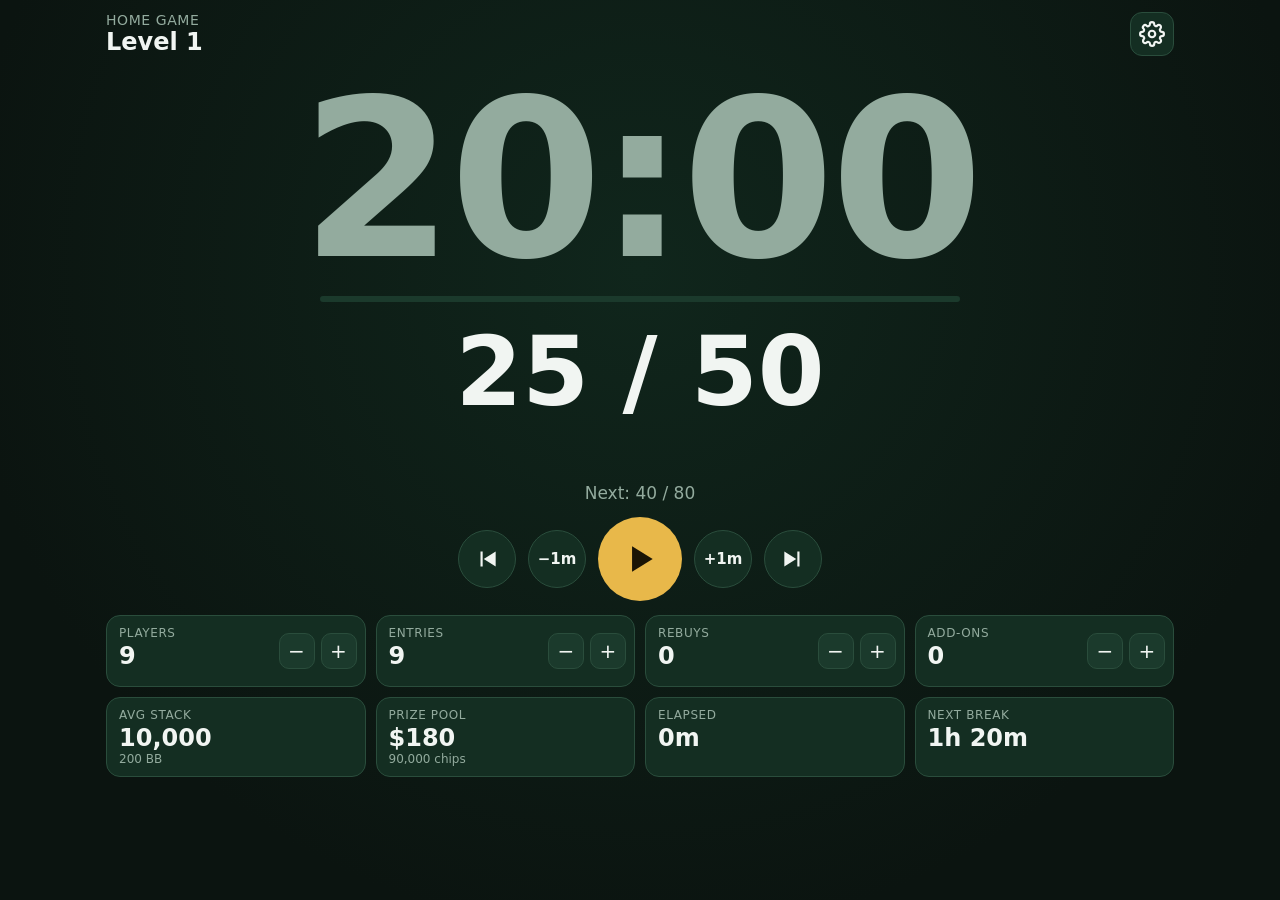
==== index.html @ 7f3416b2 "Poker timer web app Co-Authored-By: Claude Sonnet 5.5 <noreply@anthropic.com>" ====
<!doctype html>
<html lang="en">
<head>
<meta charset="utf-8">
<meta name="viewport" content="width=device-width, initial-scale=1, viewport-fit=cover, user-scalable=no">
<meta name="theme-color" content="#0b1410">
<meta name="apple-mobile-web-app-capable" content="yes">
<meta name="mobile-web-app-capable" content="yes">
<meta name="apple-mobile-web-app-status-bar-style" content="black-translucent">
<meta name="apple-mobile-web-app-title" content="Blinds">
<title>Poker Timer</title>
<link rel="manifest" href="manifest.json">
<link rel="icon" href="icon.svg" type="image/svg+xml">
<link rel="apple-touch-icon" href="icon-180.png">
<link rel="stylesheet" href="style.css">
</head>
<body>
<main id="app">
  <header class="top">
    <div>
      <div id="tName" class="tname">Home Game</div>
      <div id="levelLabel" class="level-label">Level 1</div>
    </div>
    <button id="openSettings" class="icon-btn" aria-label="Settings">
      <svg viewBox="0 0 24 24" width="26" height="26" fill="none" stroke="currentColor" stroke-width="2" stroke-linecap="round" stroke-linejoin="round"><circle cx="12" cy="12" r="3"/><path d="M19.4 15a1.65 1.65 0 0 0 .33 1.82l.06.06a2 2 0 1 1-2.83 2.83l-.06-.06a1.65 1.65 0 0 0-1.82-.33 1.65 1.65 0 0 0-1 1.51V21a2 2 0 1 1-4 0v-.09A1.65 1.65 0 0 0 9 19.4a1.65 1.65 0 0 0-1.82.33l-.06.06a2 2 0 1 1-2.83-2.83l.06-.06A1.65 1.65 0 0 0 4.68 15a1.65 1.65 0 0 0-1.51-1H3a2 2 0 1 1 0-4h.09A1.65 1.65 0 0 0 4.6 9a1.65 1.65 0 0 0-.33-1.82l-.06-.06a2 2 0 1 1 2.83-2.83l.06.06A1.65 1.65 0 0 0 9 4.68a1.65 1.65 0 0 0 1-1.51V3a2 2 0 1 1 4 0v.09a1.65 1.65 0 0 0 1 1.51 1.65 1.65 0 0 0 1.82-.33l.06-.06a2 2 0 1 1 2.83 2.83l-.06.06A1.65 1.65 0 0 0 19.4 9a1.65 1.65 0 0 0 1.51 1H21a2 2 0 1 1 0 4h-.09a1.65 1.65 0 0 0-1.51 1z"/></svg>
    </button>
  </header>

  <section class="clock-area">
    <button id="clock" class="clock" aria-label="Time remaining, tap to edit">20:00</button>
    <div class="progress"><div id="progressBar"></div></div>
    <div id="blinds" class="blinds">25 / 50</div>
    <div id="ante" class="ante">Ante 50</div>
    <div id="next" class="next">Next: 50 / 100</div>
  </section>

  <section class="controls">
    <button id="prevBtn" class="ctl" aria-label="Previous level">
      <svg viewBox="0 0 24 24" width="26" height="26" fill="currentColor"><path d="M6 5h2v14H6zM20 5v14L9 12z"/></svg>
    </button>
    <button id="minusBtn" class="ctl small">−1m</button>
    <button id="playBtn" class="ctl play" aria-label="Start">
      <svg id="playIcon" viewBox="0 0 24 24" width="38" height="38" fill="currentColor"><path d="M7 4v16l13-8z"/></svg>
    </button>
    <button id="plusBtn" class="ctl small">+1m</button>
    <button id="nextBtn" class="ctl" aria-label="Next level">
      <svg viewBox="0 0 24 24" width="26" height="26" fill="currentColor"><path d="M16 5h2v14h-2zM4 5v14l11-7z"/></svg>
    </button>
  </section>

  <section class="stats">
    <div class="tile">
      <div class="tl">Players</div>
      <div class="tv" id="sPlayers">0</div>
      <div class="steppers"><button data-step="players" data-d="-1">−</button><button data-step="players" data-d="1">+</button></div>
    </div>
    <div class="tile">
      <div class="tl">Entries</div>
      <div class="tv" id="sEntries2">0</div>
      <div class="steppers"><button data-step="entries" data-d="-1">−</button><button data-step="entries" data-d="1">+</button></div>
    </div>
    <div class="tile">
      <div class="tl">Rebuys</div>
      <div class="tv" id="sRebuys">0</div>
      <div class="steppers"><button data-step="rebuys" data-d="-1">−</button><button data-step="rebuys" data-d="1">+</button></div>
    </div>
    <div class="tile">
      <div class="tl">Add-ons</div>
      <div class="tv" id="sAddons">0</div>
      <div class="steppers"><button data-step="addons" data-d="-1">−</button><button data-step="addons" data-d="1">+</button></div>
    </div>
    <div class="tile"><div class="tl">Avg stack</div><div class="tv" id="sAvg">–</div><div class="ts" id="sAvgBB"></div></div>
    <div class="tile"><div class="tl">Prize pool</div><div class="tv" id="sPool">0</div><div class="ts" id="sChips"></div></div>
    <div class="tile"><div class="tl">Elapsed</div><div class="tv" id="sElapsed">0:00</div></div>
    <div class="tile"><div class="tl">Next break</div><div class="tv" id="sBreak">–</div></div>
  </section>
</main>

<!-- Settings sheet -->
<div id="sheet" class="sheet" hidden>
  <div class="sheet-head">
    <div class="tabs" role="tablist">
      <button class="tab active" data-tab="structure">Structure</button>
      <button class="tab" data-tab="tournament">Tournament</button>
      <button class="tab" data-tab="options">Options</button>
    </div>
    <button id="closeSettings" class="done-btn">Done</button>
  </div>

  <div class="sheet-body">
    <!-- STRUCTURE -->
    <section class="pane" data-pane="structure">
      <h3>Generate structure</h3>
      <div class="presets">
        <button data-preset="turbo">Turbo</button>
        <button data-preset="standard">Standard</button>
        <button data-preset="deep">Deep stack</button>
      </div>
      <div class="form-grid">
        <label>Starting big blind<input type="number" inputmode="numeric" id="gStartBB" min="1"></label>
        <label>Level length (min)<input type="number" inputmode="numeric" id="gMin" min="1"></label>
        <label>Number of levels<input type="number" inputmode="numeric" id="gCount" min="1" max="60"></label>
        <label>Increase by
          <select id="gMode"><option value="pct">Percent</option><option value="fixed">Fixed amount</option></select>
        </label>
        <label id="gPctWrap">Increase %<input type="number" inputmode="numeric" id="gPct" min="1"></label>
        <label id="gFixedWrap">Increase BB by<input type="number" inputmode="numeric" id="gFixed" min="1"></label>
        <label>Ante
          <select id="gAnte"><option value="none">None</option><option value="bb">Big blind ante</option><option value="classic">Classic (≈BB/8 each)</option></select>
        </label>
        <label>Antes start at level<input type="number" inputmode="numeric" id="gAnteFrom" min="1"></label>
        <label>Break every N levels<input type="number" inputmode="numeric" id="gBreakEvery" min="0"></label>
        <label>Break length (min)<input type="number" inputmode="numeric" id="gBreakMin" min="1"></label>
      </div>
      <button id="generate" class="primary wide">Generate levels</button>

      <h3>Levels <span class="hint">edit any value directly</span></h3>
      <div class="table-wrap">
        <table id="levelTable">
          <thead><tr><th>#</th><th>SB</th><th>BB</th><th>Ante</th><th>Min</th><th></th></tr></thead>
          <tbody></tbody>
        </table>
      </div>
      <div class="row-btns">
        <button id="addLevel">+ Level</button>
        <button id="addBreak">+ Break</button>
      </div>
    </section>

    <!-- TOURNAMENT -->
    <section class="pane" data-pane="tournament" hidden>
      <div class="form-grid">
        <label class="full">Tournament name<input type="text" id="tNameIn" maxlength="40"></label>
        <label>Buy-in<input type="number" inputmode="decimal" id="tBuyIn" min="0" step="any"></label>
        <label>Starting stack<input type="number" inputmode="numeric" id="tStack" min="0"></label>
        <label>Entries<input type="number" inputmode="numeric" id="tEntries" min="0"></label>
        <label>Players remaining<input type="number" inputmode="numeric" id="tPlayers" min="0"></label>
        <label>Rebuys<input type="number" inputmode="numeric" id="tRebuys" min="0"></label>
        <label>Chips per rebuy<input type="number" inputmode="numeric" id="tRebuyChips" min="0"></label>
        <label>Add-ons<input type="number" inputmode="numeric" id="tAddons" min="0"></label>
        <label>Add-on cost<input type="number" inputmode="decimal" id="tAddonCost" min="0" step="any"></label>
        <label>Chips per add-on<input type="number" inputmode="numeric" id="tAddonChips" min="0"></label>
        <label>Currency symbol<input type="text" id="tCurrency" maxlength="3"></label>
      </div>
      <p class="hint">Rebuys cost the same as the buy-in.</p>
    </section>

    <!-- OPTIONS -->
    <section class="pane" data-pane="options" hidden>
      <label class="switch"><input type="checkbox" id="oSound"><span>Alarm at level change</span></label>
      <label class="switch"><input type="checkbox" id="oWarn"><span>Warning before level ends</span></label>
      <label class="inline">Warning time (seconds)<input type="number" inputmode="numeric" id="oWarnSec" min="5"></label>
      <label class="switch"><input type="checkbox" id="oCountdown"><span>Tick during last 5 seconds</span></label>
      <label class="switch"><input type="checkbox" id="oVoice"><span>Announce new blinds (voice)</span></label>
      <label class="switch"><input type="checkbox" id="oVibrate"><span>Vibrate (Android)</span></label>
      <label class="switch"><input type="checkbox" id="oWake"><span>Keep screen awake while running</span></label>
      <button id="testSound" class="wide">Test sound</button>
      <hr>
      <button id="resetClock" class="wide">Restart clock from level 1</button>
      <button id="resetAll" class="wide danger">Reset everything to defaults</button>
    </section>
  </div>
</div>

<!-- Edit time dialog -->
<div id="timeDlg" class="dlg-backdrop" hidden>
  <div class="dlg">
    <h3>Set time remaining</h3>
    <div class="time-inputs">
      <input type="number" inputmode="numeric" id="editMin" min="0" max="999" aria-label="Minutes">
      <span>:</span>
      <input type="number" inputmode="numeric" id="editSec" min="0" max="59" aria-label="Seconds">
    </div>
    <div class="quick">
      <button data-adj="-60">−1m</button><button data-adj="-10">−10s</button>
      <button data-adj="10">+10s</button><button data-adj="60">+1m</button>
    </div>
    <button id="resetLevelTime" class="wide">Reset to full level</button>
    <div class="dlg-btns">
      <button id="timeCancel">Cancel</button>
      <button id="timeOk" class="primary">Set</button>
    </div>
  </div>
</div>

<script src="app.js"></script>
</body>
</html>
---- style.css ----
:root {
  --bg: #0b1410;
  --felt: #10261c;
  --panel: #142e22;
  --panel-2: #1b3a2c;
  --line: #2a4d3c;
  --text: #f1f5f2;
  --dim: #93ab9e;
  --accent: #e8b84a;
  --accent-ink: #1a1405;
  --danger: #e5604f;
  --break: #5fb0e8;
  --warn: #f08a3c;
  --safe-t: env(safe-area-inset-top, 0px);
  --safe-b: env(safe-area-inset-bottom, 0px);
  --safe-l: env(safe-area-inset-left, 0px);
  --safe-r: env(safe-area-inset-right, 0px);
}
* { box-sizing: border-box; -webkit-tap-highlight-color: transparent; }
html, body { margin: 0; height: 100%; }
body {
  background: radial-gradient(ellipse at 50% 30%, var(--felt), var(--bg) 75%) fixed, var(--bg);
  color: var(--text);
  font-family: -apple-system, BlinkMacSystemFont, "SF Pro Text", system-ui, "Segoe UI", Roboto, sans-serif;
  -webkit-user-select: none; user-select: none;
  overscroll-behavior: none;
}
button { font: inherit; color: inherit; cursor: pointer; }
input, select { font: inherit; }

#app {
  min-height: 100dvh;
  display: flex; flex-direction: column; gap: 14px;
  padding: calc(var(--safe-t) + 12px) calc(var(--safe-r) + 16px) calc(var(--safe-b) + 16px) calc(var(--safe-l) + 16px);
  max-width: 1100px; margin: 0 auto;
}

/* header */
.top { display: flex; justify-content: space-between; align-items: flex-start; }
.tname { color: var(--dim); font-size: 14px; letter-spacing: .04em; text-transform: uppercase; }
.level-label { font-size: 24px; font-weight: 700; }
.icon-btn { background: var(--panel); border: 1px solid var(--line); border-radius: 12px; padding: 8px; display: grid; place-items: center; }

/* clock */
.clock-area { text-align: center; display: flex; flex-direction: column; align-items: center; gap: 6px; }
.clock {
  background: none; border: 0; padding: 0;
  font-size: clamp(84px, 28vw, 220px); font-weight: 700; line-height: 1;
  font-variant-numeric: tabular-nums; letter-spacing: -0.02em;
  transition: color .3s;
}
.clock.paused { color: var(--dim); }
.clock.warning { color: var(--warn); }
body.is-break .clock { color: var(--break); }
body.is-break .clock.paused { color: var(--dim); }
.progress { width: 100%; max-width: 640px; height: 6px; background: var(--panel-2); border-radius: 3px; overflow: hidden; }
#progressBar { height: 100%; width: 0; background: var(--accent); transition: width .25s linear; }
body.is-break #progressBar { background: var(--break); }
.blinds { font-size: clamp(40px, 12vw, 96px); font-weight: 700; font-variant-numeric: tabular-nums; margin-top: 8px; }
body.is-break .blinds { color: var(--break); }
.ante { font-size: clamp(20px, 5.5vw, 36px); color: var(--accent); font-weight: 600; min-height: 1.2em; }
.next { color: var(--dim); font-size: 17px; }

/* controls */
.controls { display: flex; justify-content: center; align-items: center; gap: 12px; }
.ctl {
  width: 58px; height: 58px; border-radius: 50%;
  background: var(--panel); border: 1px solid var(--line);
  display: grid; place-items: center; font-weight: 600; font-size: 15px;
}
.ctl:active { transform: scale(.95); background: var(--panel-2); }
.ctl.play { width: 84px; height: 84px; background: var(--accent); color: var(--accent-ink); border: 0; }
.ctl.play.running { background: var(--panel-2); color: var(--accent); border: 2px solid var(--accent); }

/* stats */
.stats { display: grid; grid-template-columns: repeat(2, 1fr); gap: 10px; }
.tile { background: var(--panel); border: 1px solid var(--line); border-radius: 14px; padding: 10px 12px; position: relative; min-height: 72px; }
.tl { color: var(--dim); font-size: 12px; text-transform: uppercase; letter-spacing: .05em; }
.tile:has(.steppers) .tv { padding-right: 84px; }
.tv { font-size: 24px; font-weight: 700; font-variant-numeric: tabular-nums; margin-top: 2px; }
.ts { color: var(--dim); font-size: 12px; }
.dim { color: var(--dim); font-weight: 500; font-size: 18px; }
.steppers { position: absolute; right: 8px; top: 50%; transform: translateY(-50%); display: flex; gap: 6px; }
.steppers button { width: 36px; height: 36px; border-radius: 10px; background: var(--panel-2); border: 1px solid var(--line); font-size: 20px; line-height: 1; }
.steppers button:active { background: var(--line); }

@media (min-width: 700px) { .stats { grid-template-columns: repeat(4, 1fr); } }

/* phone landscape: clock left, stats right */
@media (orientation: landscape) and (max-height: 560px) {
  #app { display: grid; grid-template-columns: 1.3fr 1fr; grid-template-rows: auto 1fr auto; gap: 8px 20px; }
  .top { grid-column: 1 / -1; }
  .clock-area { grid-column: 1; grid-row: 2; justify-content: center; }
  .controls { grid-column: 1; grid-row: 3; }
  .stats { grid-column: 2; grid-row: 2 / 4; align-content: center; grid-template-columns: repeat(2, 1fr); }
  .clock { font-size: clamp(64px, 18vh, 160px); font-size: min(22vh, 15vw); }
  .blinds { font-size: min(13vh, 8vw); margin-top: 0; }
  .ante { font-size: min(6vh, 4vw); }
  .tile { min-height: 60px; padding: 8px 10px; }
  .tv { font-size: 20px; }
}

/* settings sheet */
.sheet {
  position: fixed; inset: 0; z-index: 10; background: var(--bg);
  display: flex; flex-direction: column;
  padding: calc(var(--safe-t) + 8px) calc(var(--safe-r)) 0 calc(var(--safe-l));
  -webkit-user-select: text; user-select: text;
}
.sheet[hidden] { display: none; }
.sheet-head { display: flex; align-items: center; gap: 10px; padding: 8px 16px 12px; border-bottom: 1px solid var(--line); }
.tabs { display: flex; gap: 4px; background: var(--panel); border-radius: 10px; padding: 3px; flex: 1; max-width: 520px; }
.tab { flex: 1; background: none; border: 0; padding: 8px 4px; border-radius: 8px; color: var(--dim); font-size: 14px; font-weight: 600; }
.tab.active { background: var(--panel-2); color: var(--text); }
.done-btn { background: var(--accent); color: var(--accent-ink); border: 0; border-radius: 10px; padding: 9px 16px; font-weight: 700; }
.sheet-body { flex: 1; overflow-y: auto; -webkit-overflow-scrolling: touch; padding: 8px 16px calc(var(--safe-b) + 32px); max-width: 760px; width: 100%; margin: 0 auto; }
.pane[hidden] { display: none; }
h3 { margin: 18px 0 10px; font-size: 17px; }
.hint { color: var(--dim); font-size: 13px; font-weight: 400; }

.presets { display: flex; gap: 8px; margin-bottom: 12px; }
.presets button, .row-btns button, button.wide {
  background: var(--panel); border: 1px solid var(--line); border-radius: 10px; padding: 10px 12px; font-weight: 600;
}
.presets button { flex: 1; }
button.wide { width: 100%; margin-top: 10px; }
button.primary { background: var(--accent); color: var(--accent-ink); border: 0; }
button.danger { color: var(--danger); border-color: color-mix(in srgb, var(--danger) 40%, var(--line)); }

.form-grid { display: grid; grid-template-columns: 1fr 1fr; gap: 10px; }
.form-grid .full { grid-column: 1 / -1; }
.form-grid label, label.inline { display: flex; flex-direction: column; gap: 4px; color: var(--dim); font-size: 13px; }
.form-grid label[hidden] { display: none; }
input[type=number], input[type=text], select {
  background: var(--panel); color: var(--text); border: 1px solid var(--line); border-radius: 8px;
  padding: 9px 10px; font-size: 16px; width: 100%; min-width: 0;
}
select { -webkit-appearance: none; appearance: none; }

.table-wrap { border: 1px solid var(--line); border-radius: 12px; overflow: hidden; }
table { width: 100%; border-collapse: collapse; font-variant-numeric: tabular-nums; }
th { text-align: left; color: var(--dim); font-size: 12px; font-weight: 600; padding: 8px 6px; background: var(--panel); }
td { padding: 4px 3px; border-top: 1px solid var(--line); }
td:first-child, th:first-child { padding-left: 10px; width: 34px; color: var(--dim); }
td input[type=number] { padding: 7px 6px; font-size: 15px; }
tr.current td { background: color-mix(in srgb, var(--accent) 14%, transparent); }
tr.current td:first-child { color: var(--accent); font-weight: 700; }
tr.break-row td { color: var(--break); }
td.break-label { font-weight: 600; }
.del { background: none; border: 0; color: var(--dim); font-size: 20px; padding: 4px 8px; }
.row-btns { display: flex; gap: 8px; margin-top: 10px; }
.row-btns button { flex: 1; }

label.switch { display: flex; align-items: center; gap: 12px; padding: 12px 0; border-bottom: 1px solid var(--line); font-size: 16px; }
label.switch input { width: 22px; height: 22px; accent-color: var(--accent); }
label.inline { padding: 10px 0; }
hr { border: 0; border-top: 1px solid var(--line); margin: 20px 0 8px; }

/* time dialog */
.dlg-backdrop { position: fixed; inset: 0; z-index: 20; background: rgba(0,0,0,.6); display: grid; place-items: center; padding: 16px; }
.dlg-backdrop[hidden] { display: none; }
.dlg { background: var(--panel); border: 1px solid var(--line); border-radius: 18px; padding: 18px; width: 100%; max-width: 360px; }
.dlg h3 { margin-top: 0; }
.time-inputs { display: flex; align-items: center; justify-content: center; gap: 8px; font-size: 40px; font-weight: 700; }
.time-inputs input { width: 110px; text-align: center; font-size: 40px; font-weight: 700; padding: 6px; }
.quick { display: grid; grid-template-columns: repeat(4, 1fr); gap: 6px; margin-top: 14px; }
.quick button { background: var(--panel-2); border: 1px solid var(--line); border-radius: 10px; padding: 10px 0; font-weight: 600; }
.dlg-btns { display: flex; gap: 10px; margin-top: 14px; }
.dlg-btns button { flex: 1; padding: 12px; border-radius: 10px; border: 1px solid var(--line); background: var(--panel-2); font-weight: 700; }
.dlg-btns button.primary { border: 0; }
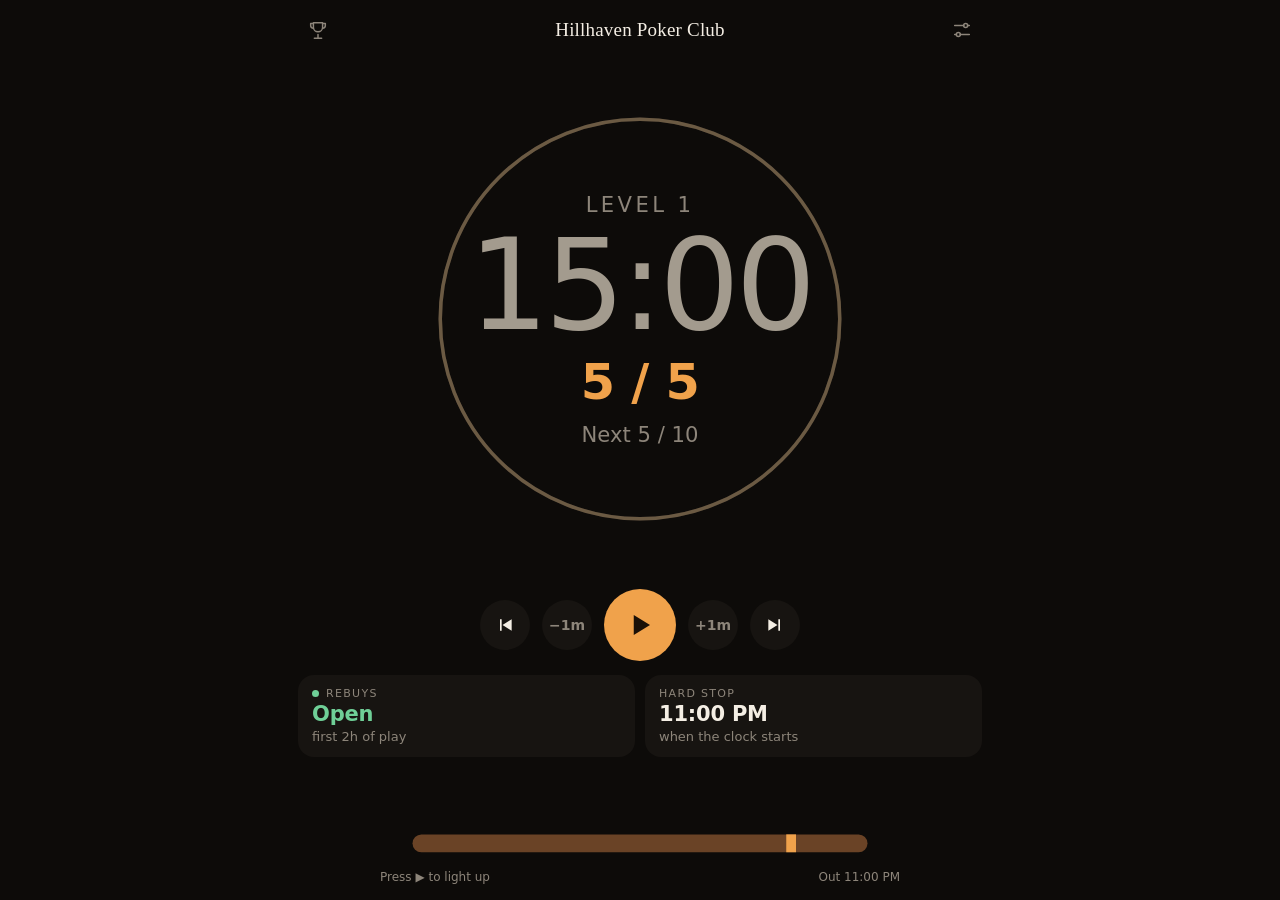
==== commit ebfe73ea: "Hillhaven Poker Club: club-specific timer with flat modern UI Fixed blind ladder, hard stop, rebuy w" ====
--- a/index.html
+++ b/index.html
@@ -3,169 +3,420 @@
 <head>
 <meta charset="utf-8">
 <meta name="viewport" content="width=device-width, initial-scale=1, viewport-fit=cover, user-scalable=no">
-<meta name="theme-color" content="#0b1410">
+<meta name="theme-color" content="#0d0b09">
 <meta name="apple-mobile-web-app-capable" content="yes">
 <meta name="mobile-web-app-capable" content="yes">
 <meta name="apple-mobile-web-app-status-bar-style" content="black-translucent">
-<meta name="apple-mobile-web-app-title" content="Blinds">
-<title>Poker Timer</title>
+<meta name="apple-mobile-web-app-title" content="Hillhaven">
+<title>Hillhaven Poker Club</title>
 <link rel="manifest" href="manifest.json">
 <link rel="icon" href="icon.svg" type="image/svg+xml">
 <link rel="apple-touch-icon" href="icon-180.png">
-<link rel="stylesheet" href="style.css">
+<style>
+:root {
+  --bg: #0d0b09;
+  --surface: #171411;
+  --surface-2: #221d19;
+  --hair: #2a2420;
+  --text: #f4eee4;
+  --dim: #8d857a;
+  --accent: #f0a24b;
+  --accent-ink: #1a1007;
+  --ember: #ff7a3d;
+  --open: #6fcf97;
+  --closed: #ff6b5a;
+  --sans: -apple-system, BlinkMacSystemFont, "SF Pro Display", "Inter", system-ui, "Segoe UI", Roboto, sans-serif;
+  --serif: ui-serif, "New York", "Iowan Old Style", Georgia, serif;
+  --safe-t: env(safe-area-inset-top, 0px);
+  --safe-b: env(safe-area-inset-bottom, 0px);
+  --safe-l: env(safe-area-inset-left, 0px);
+  --safe-r: env(safe-area-inset-right, 0px);
+  --d: clamp(250px, min(90vw, calc(100dvh - 400px)), 470px);
+}
+* { box-sizing: border-box; -webkit-tap-highlight-color: transparent; }
+html, body { margin: 0; min-height: 100%; background: var(--bg); }
+body {
+  color: var(--text); font-family: var(--sans);
+  -webkit-user-select: none; user-select: none; overscroll-behavior: none;
+  -webkit-font-smoothing: antialiased;
+}
+button { font: inherit; color: inherit; cursor: pointer; background: none; border: 0; padding: 0; }
+input, select { font: inherit; }
+[hidden] { display: none !important; }
+
+#app {
+  min-height: 100dvh; display: flex; flex-direction: column; align-items: center; gap: 14px;
+  padding: calc(var(--safe-t) + 10px) calc(var(--safe-r) + 18px) calc(var(--safe-b) + 16px) calc(var(--safe-l) + 18px);
+  max-width: 720px; margin: 0 auto;
+}
+
+/* ---------- header ---------- */
+.top { width: 100%; display: flex; align-items: center; justify-content: space-between; gap: 8px; }
+.top h1 { margin: 0; flex: 1; text-align: center; font-family: var(--serif); font-weight: 400; font-size: 19px; letter-spacing: .01em; color: var(--text); }
+.icon-btn { width: 40px; height: 40px; display: grid; place-items: center; border-radius: 50%; color: var(--dim); flex: none; }
+.icon-btn:active { background: var(--surface); color: var(--text); }
+
+/* ---------- dial ---------- */
+.stage { display: grid; place-items: center; flex: 1 1 auto; }
+.dial { position: relative; width: var(--d); height: var(--d); }
+.dial-svg { position: absolute; inset: 0; width: 100%; height: 100%; overflow: visible; }
+.track { fill: none; stroke: var(--surface-2); stroke-width: 3; }
+.ring { fill: none; stroke: var(--accent); stroke-width: 3; stroke-linecap: round; transition: stroke .3s; }
+.glow { fill: var(--ember); }
+.spark { fill: #ffe2b8; }
+.dial.paused .ring { stroke: #6b5a43; }
+.dial.warn .ring { stroke: var(--ember); }
+.dial.ended .ring { stroke: transparent; }
+#fuse { transition: opacity .3s; }
+.dial.paused #fuse, .dial.ended #fuse { opacity: 0; }
+.ember-glow { animation: flicker 1.8s ease-in-out infinite; transform-box: fill-box; transform-origin: center; }
+@keyframes flicker { 0%, 100% { opacity: .9; transform: scale(1); } 40% { opacity: .6; transform: scale(.85); } 70% { opacity: 1; transform: scale(1.12); } }
+
+.face { position: absolute; inset: 0; display: flex; flex-direction: column; align-items: center; justify-content: center; }
+.lvl { font-size: calc(var(--d) * .045); letter-spacing: .16em; text-transform: uppercase; color: var(--dim); font-weight: 500; }
+.time {
+  margin: calc(var(--d) * .01) 0 calc(var(--d) * .02);
+  font-weight: 200; font-size: calc(var(--d) * .27); line-height: 1; letter-spacing: -.035em;
+  font-variant-numeric: tabular-nums; color: var(--text);
+}
+.time.long { font-size: calc(var(--d) * .19); }
+.dial.paused .time { color: #a39b8e; }
+.dial.warn .time { color: #ffc690; }
+.blinds { font-weight: 600; font-size: calc(var(--d) * .105); line-height: 1; letter-spacing: -.01em; font-variant-numeric: tabular-nums; color: var(--accent); }
+.next { margin-top: calc(var(--d) * .03); font-size: calc(var(--d) * .045); color: var(--dim); }
+
+/* ---------- controls ---------- */
+.controls { display: flex; justify-content: center; align-items: center; gap: 12px; }
+.ctl { width: 50px; height: 50px; border-radius: 50%; display: grid; place-items: center; background: var(--surface); font-weight: 600; font-size: 14px; color: var(--text); }
+.ctl.small { color: var(--dim); }
+.ctl:active { background: var(--surface-2); transform: scale(.95); }
+.ctl.play { width: 72px; height: 72px; background: var(--accent); color: var(--accent-ink); }
+.ctl.play:active { background: #d98f3d; }
+.ctl.play.running { background: var(--surface-2); color: var(--accent); }
+.controls.off { display: none; }
+
+/* ---------- status ---------- */
+.status { width: 100%; display: grid; grid-template-columns: 1fr 1fr; gap: 10px; }
+.pill { text-align: left; display: flex; flex-direction: column; gap: 2px; padding: 12px 14px; background: var(--surface); border-radius: 16px; }
+.pill:active { background: var(--surface-2); }
+.pl { font-size: 11px; letter-spacing: .12em; text-transform: uppercase; color: var(--dim); font-weight: 500; display: flex; align-items: center; gap: 7px; }
+.pv { font-size: 21px; font-weight: 600; letter-spacing: -.01em; line-height: 1.2; font-variant-numeric: tabular-nums; }
+.ps { font-size: 13px; color: var(--dim); min-height: 1.2em; font-variant-numeric: tabular-nums; }
+.dot { width: 7px; height: 7px; border-radius: 50%; background: var(--dim); display: none; }
+#rebuyPill .dot { display: inline-block; }
+#rebuyPill.open .dot { background: var(--open); }
+#rebuyPill.open .pv { color: var(--open); }
+#rebuyPill.closed .dot { background: var(--closed); }
+#rebuyPill.closed .pv { color: var(--closed); }
+#stopPill.soon .ps { color: var(--ember); }
+
+/* ---------- cigar ---------- */
+.night { width: 100%; max-width: 520px; }
+.cigar { width: 100%; height: auto; display: block; overflow: visible; }
+.night-cap { display: flex; justify-content: space-between; font-size: 12px; color: var(--dim); margin-top: 2px; font-variant-numeric: tabular-nums; }
+.leaf { fill: #6a4326; }
+.band { fill: var(--accent); }
+.char { fill: #2a2420; opacity: 0; transition: opacity .4s; }
+.ash { fill: #d6cec1; opacity: 0; transition: opacity .4s; }
+.cigar.lit .char, .cigar.lit .ash { opacity: 1; }
+.cig-ember { opacity: 0; transform-box: fill-box; transform-origin: center; }
+.cigar.lit.burning .cig-ember { opacity: 1; animation: flicker 1.9s ease-in-out infinite; }
+.cigar.lit:not(.burning) .cig-ember { opacity: .25; }
+.smoke { opacity: 0; }
+.wisp { fill: none; stroke: rgba(244, 238, 228, .3); stroke-width: 2; stroke-linecap: round; opacity: 0; }
+.cigar.burning .smoke { opacity: 1; }
+.cigar.burning .wisp { animation: smoke 4.6s ease-in-out infinite; }
+.cigar.burning .w2 { animation-delay: 1.5s; animation-duration: 5.2s; }
+.cigar.burning .w3 { animation-delay: 3s; animation-duration: 4.1s; }
+@keyframes smoke { 0% { opacity: 0; transform: translate(0, 6px); } 25% { opacity: .8; } 100% { opacity: 0; transform: translate(10px, -22px); } }
+
+/* ---------- end banner + toast ---------- */
+.end-banner { width: 100%; padding: 14px; border-radius: 18px; text-align: center; background: var(--surface); }
+.eb-title { font-family: var(--serif); font-size: 20px; margin-bottom: 12px; }
+.eb-btns { display: flex; gap: 10px; }
+.eb-btns button { flex: 1; padding: 13px; border-radius: 12px; background: var(--surface-2); font-weight: 600; }
+.eb-btns button.primary { background: var(--accent); color: var(--accent-ink); }
+.toast { position: fixed; left: 50%; top: calc(var(--safe-t) + 60px); transform: translateX(-50%); z-index: 30; padding: 10px 18px; border-radius: 999px; background: var(--surface-2); color: var(--text); font-size: 14px; font-weight: 500; box-shadow: 0 6px 24px rgba(0, 0, 0, .5); max-width: 90vw; text-align: center; }
+
+/* ---------- landscape phones ---------- */
+@media (orientation: landscape) and (max-height: 560px) {
+  :root { --d: min(calc(100dvh - 70px), 44vw); }
+  #app { display: grid; grid-template-columns: auto 1fr; grid-template-rows: auto auto auto 1fr; column-gap: 28px; row-gap: 12px; align-content: start; max-width: 1000px; }
+  .top { grid-column: 1 / -1; }
+  .stage { grid-column: 1; grid-row: 2 / 5; align-self: center; }
+  .controls, .end-banner { grid-column: 2; grid-row: 2; margin: 0; }
+  .status { grid-column: 2; grid-row: 3; }
+  .night { grid-column: 2; grid-row: 4; align-self: start; }
+}
+@media (min-width: 700px) and (min-height: 700px) { :root { --d: clamp(300px, min(60vw, calc(100dvh - 380px)), 470px); } }
+
+/* ---------- sheets ---------- */
+.sheet { position: fixed; inset: 0; z-index: 10; background: var(--bg); display: flex; flex-direction: column; padding: calc(var(--safe-t) + 4px) var(--safe-r) 0 var(--safe-l); -webkit-user-select: text; user-select: text; }
+.sheet-head { display: flex; align-items: center; justify-content: space-between; padding: 12px 20px 8px; max-width: 720px; width: 100%; margin: 0 auto; }
+.sheet-head h2 { margin: 0; font-size: 30px; font-weight: 700; letter-spacing: -.02em; }
+.done-btn { color: var(--accent); font-weight: 600; font-size: 17px; padding: 8px 4px; }
+.sheet-body { flex: 1; overflow-y: auto; -webkit-overflow-scrolling: touch; padding: 6px 16px calc(var(--safe-b) + 40px); max-width: 720px; width: 100%; margin: 0 auto; }
+.gl { margin: 22px 0 8px 16px; font-size: 12px; letter-spacing: .1em; text-transform: uppercase; color: var(--dim); font-weight: 500; }
+.sheet-body > .group:first-child { margin-top: 10px; }
+.group { background: var(--surface); border-radius: 16px; overflow: hidden; }
+.group > .row + .row, .group > .row + details, .group > details + .row { border-top: 1px solid var(--hair); }
+.row { display: flex; align-items: center; justify-content: space-between; gap: 14px; padding: 13px 16px; font-size: 17px; width: 100%; text-align: left; min-height: 50px; }
+.row > span:first-child { flex: none; }
+.row.link { color: var(--accent); }
+.row.link.danger { color: var(--closed); }
+.hint { color: var(--dim); font-size: 13px; font-weight: 400; }
+.hint.pad { padding: 10px 16px 0; margin: 0; }
+.unit { display: inline-flex; align-items: center; gap: 8px; color: var(--dim); font-size: 15px; white-space: nowrap; }
+.unit input { width: 72px; }
+
+input[type=number], input[type=text], input[type=time] {
+  background: var(--surface-2); color: var(--text); border: 0; border-radius: 10px; padding: 9px 12px; font-size: 17px; min-width: 0; text-align: right; font-variant-numeric: tabular-nums;
+}
+.row input[type=text] { flex: 1; background: transparent; padding: 9px 0; }
+input[type=text].plain, .place input { text-align: left; }
+input:focus { outline: 2px solid var(--accent); outline-offset: 0; }
+input::placeholder { color: #5f584f; }
+
+/* iOS-style switch */
+input.sw { appearance: none; -webkit-appearance: none; width: 51px; height: 31px; border-radius: 999px; background: #3a342e; position: relative; flex: none; transition: background .2s; cursor: pointer; }
+input.sw::after { content: ""; position: absolute; top: 2px; left: 2px; width: 27px; height: 27px; border-radius: 50%; background: #fff; transition: transform .2s; box-shadow: 0 1px 3px rgba(0, 0, 0, .4); }
+input.sw:checked { background: var(--accent); }
+input.sw:checked::after { transform: translateX(20px); }
+input.sw:focus { outline-offset: 2px; }
+
+details.levels > summary { list-style: none; cursor: pointer; }
+details.levels > summary::-webkit-details-marker { display: none; }
+details.levels > summary::after { content: "›"; color: var(--dim); font-size: 22px; line-height: 1; transition: transform .2s; margin-left: 4px; }
+details.levels > summary { justify-content: flex-start; }
+details.levels > summary .hint { margin-left: auto; }
+details.levels[open] > summary::after { transform: rotate(90deg); }
+.table-wrap { border-top: 1px solid var(--hair); padding-bottom: 14px; }
+table { width: 100%; border-collapse: collapse; font-variant-numeric: tabular-nums; }
+th { text-align: left; color: var(--dim); font-size: 11px; font-weight: 500; letter-spacing: .1em; text-transform: uppercase; padding: 10px 6px 6px; }
+td { padding: 3px; }
+td:first-child, th:first-child { padding-left: 16px; width: 40px; color: var(--dim); }
+td input { width: 100%; text-align: left; padding: 8px 10px; font-size: 16px; }
+tr.current td:first-child { color: var(--accent); font-weight: 700; }
+tr.current input { box-shadow: inset 0 0 0 1px rgba(240, 162, 75, .5); }
+.del { color: var(--dim); font-size: 22px; padding: 2px 12px; }
+.row-btns { display: flex; gap: 8px; padding: 12px 16px 0; }
+.row-btns button { flex: 1; padding: 11px; border-radius: 12px; background: var(--surface-2); font-weight: 600; font-size: 15px; }
+
+button.wide { width: 100%; margin-top: 12px; padding: 14px; border-radius: 14px; background: var(--surface-2); font-weight: 600; font-size: 16px; }
+button.primary { background: var(--accent); color: var(--accent-ink); }
+
+.place .medal { font-size: 15px; font-weight: 600; color: var(--dim); width: 36px; letter-spacing: .02em; }
+.standings, .history { display: flex; flex-direction: column; }
+.srow { display: flex; align-items: center; gap: 10px; padding: 13px 16px; border-top: 1px solid var(--hair); }
+.srow:first-child { border-top: 0; }
+.srow .n { flex: 1; font-size: 17px; }
+.srow .c { color: var(--dim); font-size: 14px; font-variant-numeric: tabular-nums; white-space: nowrap; }
+.srow .c b { color: var(--text); font-weight: 600; }
+.hrow { padding: 12px 8px 12px 16px; border-top: 1px solid var(--hair); display: flex; gap: 10px; align-items: center; }
+.hrow:first-child { border-top: 0; }
+.hrow .d { color: var(--dim); font-size: 13px; width: 84px; flex: none; }
+.hrow .w { flex: 1; font-size: 15px; line-height: 1.5; }
+
+/* ---------- dialogs ---------- */
+.dlg-backdrop { position: fixed; inset: 0; z-index: 20; background: rgba(0, 0, 0, .6); -webkit-backdrop-filter: blur(6px); backdrop-filter: blur(6px); display: grid; place-items: center; padding: 16px; }
+.dlg { background: var(--surface); border-radius: 24px; padding: 20px; width: 100%; max-width: 360px; -webkit-user-select: text; user-select: text; }
+.dlg h3 { margin: 0 0 14px; font-size: 13px; letter-spacing: .1em; text-transform: uppercase; color: var(--dim); font-weight: 500; text-align: center; }
+.dlg-text { text-align: center; margin: 0 0 14px; font-size: 17px; line-height: 1.4; }
+.time-inputs { display: flex; align-items: center; justify-content: center; gap: 8px; font-size: 44px; font-weight: 200; }
+.time-inputs input { width: 112px; text-align: center; font-size: 44px; font-weight: 200; padding: 6px; }
+.time-inputs input.time-field { width: 220px; font-size: 34px; font-weight: 300; }
+.quick { display: grid; grid-template-columns: repeat(4, 1fr); gap: 8px; margin-top: 16px; }
+.quick.two { grid-template-columns: 1fr 1fr; margin-top: 0; }
+.quick button { background: var(--surface-2); border-radius: 12px; padding: 13px 0; font-weight: 600; }
+.dlg-btns { display: flex; gap: 10px; margin-top: 16px; }
+.dlg-btns button { flex: 1; padding: 14px; border-radius: 14px; background: var(--surface-2); font-weight: 600; }
+.dlg-btns button.primary { background: var(--accent); color: var(--accent-ink); }
+</style>
 </head>
 <body>
 <main id="app">
+
   <header class="top">
-    <div>
-      <div id="tName" class="tname">Home Game</div>
-      <div id="levelLabel" class="level-label">Level 1</div>
-    </div>
+    <button id="openResults" class="icon-btn" aria-label="Winners">
+      <svg viewBox="0 0 24 24" width="22" height="22" fill="none" stroke="currentColor" stroke-width="1.6" stroke-linecap="round" stroke-linejoin="round"><path d="M8 21h8M12 17v4M7 4h10v5a5 5 0 0 1-10 0V4z"/><path d="M17 5h3v2a3 3 0 0 1-3 3M7 5H4v2a3 3 0 0 0 3 3"/></svg>
+    </button>
+    <h1 id="club">Hillhaven Poker Club</h1>
     <button id="openSettings" class="icon-btn" aria-label="Settings">
-      <svg viewBox="0 0 24 24" width="26" height="26" fill="none" stroke="currentColor" stroke-width="2" stroke-linecap="round" stroke-linejoin="round"><circle cx="12" cy="12" r="3"/><path d="M19.4 15a1.65 1.65 0 0 0 .33 1.82l.06.06a2 2 0 1 1-2.83 2.83l-.06-.06a1.65 1.65 0 0 0-1.82-.33 1.65 1.65 0 0 0-1 1.51V21a2 2 0 1 1-4 0v-.09A1.65 1.65 0 0 0 9 19.4a1.65 1.65 0 0 0-1.82.33l-.06.06a2 2 0 1 1-2.83-2.83l.06-.06A1.65 1.65 0 0 0 4.68 15a1.65 1.65 0 0 0-1.51-1H3a2 2 0 1 1 0-4h.09A1.65 1.65 0 0 0 4.6 9a1.65 1.65 0 0 0-.33-1.82l-.06-.06a2 2 0 1 1 2.83-2.83l.06.06A1.65 1.65 0 0 0 9 4.68a1.65 1.65 0 0 0 1-1.51V3a2 2 0 1 1 4 0v.09a1.65 1.65 0 0 0 1 1.51 1.65 1.65 0 0 0 1.82-.33l.06-.06a2 2 0 1 1 2.83 2.83l-.06.06A1.65 1.65 0 0 0 19.4 9a1.65 1.65 0 0 0 1.51 1H21a2 2 0 1 1 0 4h-.09a1.65 1.65 0 0 0-1.51 1z"/></svg>
+      <svg viewBox="0 0 24 24" width="22" height="22" fill="none" stroke="currentColor" stroke-width="1.6" stroke-linecap="round"><path d="M4 7h10M18 7h2M4 17h2M10 17h10"/><circle cx="16" cy="7" r="2.2"/><circle cx="8" cy="17" r="2.2"/></svg>
     </button>
   </header>
 
-  <section class="clock-area">
-    <button id="clock" class="clock" aria-label="Time remaining, tap to edit">20:00</button>
-    <div class="progress"><div id="progressBar"></div></div>
-    <div id="blinds" class="blinds">25 / 50</div>
-    <div id="ante" class="ante">Ante 50</div>
-    <div id="next" class="next">Next: 50 / 100</div>
+  <section class="stage">
+    <div class="dial" id="dial">
+      <svg viewBox="0 0 400 400" class="dial-svg" aria-hidden="true">
+        <defs>
+          <filter id="fGlow" x="-300%" y="-300%" width="700%" height="700%"><feGaussianBlur stdDeviation="7"/></filter>
+        </defs>
+        <circle cx="200" cy="200" r="170" class="track"/>
+        <circle id="ring" cx="200" cy="200" r="170" class="ring" transform="rotate(-90 200 200)"/>
+        <g id="fuse">
+          <circle r="13" class="glow ember-glow" filter="url(#fGlow)"/>
+          <circle r="5" class="spark"/>
+        </g>
+      </svg>
+      <div class="face">
+        <div class="lvl" id="lvlLabel">Level 1</div>
+        <button class="time" id="clock" aria-label="Time remaining, tap to adjust">15:00</button>
+        <div class="blinds" id="blinds">5 / 5</div>
+        <div class="next" id="next">Next 5 / 10</div>
+      </div>
+    </div>
   </section>
 
   <section class="controls">
     <button id="prevBtn" class="ctl" aria-label="Previous level">
-      <svg viewBox="0 0 24 24" width="26" height="26" fill="currentColor"><path d="M6 5h2v14H6zM20 5v14L9 12z"/></svg>
+      <svg viewBox="0 0 24 24" width="20" height="20" fill="currentColor"><path d="M6 5h2v14H6zM20 5v14L9 12z"/></svg>
     </button>
     <button id="minusBtn" class="ctl small">−1m</button>
     <button id="playBtn" class="ctl play" aria-label="Start">
-      <svg id="playIcon" viewBox="0 0 24 24" width="38" height="38" fill="currentColor"><path d="M7 4v16l13-8z"/></svg>
+      <svg id="playIcon" viewBox="0 0 24 24" width="30" height="30" fill="currentColor"><path d="M7 4v16l13-8z"/></svg>
     </button>
     <button id="plusBtn" class="ctl small">+1m</button>
     <button id="nextBtn" class="ctl" aria-label="Next level">
-      <svg viewBox="0 0 24 24" width="26" height="26" fill="currentColor"><path d="M16 5h2v14h-2zM4 5v14l11-7z"/></svg>
+      <svg viewBox="0 0 24 24" width="20" height="20" fill="currentColor"><path d="M16 5h2v14h-2zM4 5v14l11-7z"/></svg>
     </button>
   </section>
 
-  <section class="stats">
-    <div class="tile">
-      <div class="tl">Players</div>
-      <div class="tv" id="sPlayers">0</div>
-      <div class="steppers"><button data-step="players" data-d="-1">−</button><button data-step="players" data-d="1">+</button></div>
-    </div>
-    <div class="tile">
-      <div class="tl">Entries</div>
-      <div class="tv" id="sEntries2">0</div>
-      <div class="steppers"><button data-step="entries" data-d="-1">−</button><button data-step="entries" data-d="1">+</button></div>
-    </div>
-    <div class="tile">
-      <div class="tl">Rebuys</div>
-      <div class="tv" id="sRebuys">0</div>
-      <div class="steppers"><button data-step="rebuys" data-d="-1">−</button><button data-step="rebuys" data-d="1">+</button></div>
-    </div>
-    <div class="tile">
-      <div class="tl">Add-ons</div>
-      <div class="tv" id="sAddons">0</div>
-      <div class="steppers"><button data-step="addons" data-d="-1">−</button><button data-step="addons" data-d="1">+</button></div>
-    </div>
-    <div class="tile"><div class="tl">Avg stack</div><div class="tv" id="sAvg">–</div><div class="ts" id="sAvgBB"></div></div>
-    <div class="tile"><div class="tl">Prize pool</div><div class="tv" id="sPool">0</div><div class="ts" id="sChips"></div></div>
-    <div class="tile"><div class="tl">Elapsed</div><div class="tv" id="sElapsed">0:00</div></div>
-    <div class="tile"><div class="tl">Next break</div><div class="tv" id="sBreak">–</div></div>
+  <div id="endBanner" class="end-banner" hidden>
+    <div class="eb-title">Time — that's the last hand</div>
+    <div class="eb-btns">
+      <button id="ebWinners" class="primary">Record winners</button>
+      <button id="ebNew">New night</button>
+    </div>
+  </div>
+
+  <section class="status">
+    <button class="pill" id="rebuyPill">
+      <span class="pl"><i class="dot"></i>Rebuys</span>
+      <span class="pv" id="rebuyVal">Open</span>
+      <span class="ps" id="rebuySub"></span>
+    </button>
+    <button class="pill" id="stopPill">
+      <span class="pl">Hard stop</span>
+      <span class="pv" id="stopVal">11:00 PM</span>
+      <span class="ps" id="stopSub"></span>
+    </button>
+  </section>
+
+  <section class="night" aria-label="Tonight's cigar">
+    <svg viewBox="0 -50 640 120" id="cigar" class="cigar" aria-hidden="true">
+      <defs>
+        <radialGradient id="gCigEmber">
+          <stop offset="0" stop-color="#ffd9a0"/><stop offset=".35" stop-color="#ff8a3d"/><stop offset="1" stop-color="#ff5a14" stop-opacity="0"/>
+        </radialGradient>
+      </defs>
+      <rect id="cBody" x="40" y="28" width="560" height="22" rx="11" class="leaf"/>
+      <g id="cBand"><rect x="500" y="28" width="12" height="22" class="band"/></g>
+      <g id="cFire">
+        <rect id="cChar" x="34" y="28" width="10" height="22" rx="4" class="char"/>
+        <rect id="cAsh" x="6" y="29" width="32" height="20" rx="8" class="ash"/>
+        <circle id="cEmber" cx="40" cy="39" r="22" fill="url(#gCigEmber)" class="cig-ember"/>
+        <g id="cSmoke" class="smoke">
+          <path class="wisp w1" d="M0 0 C -9 -12, 9 -22, 0 -36 S -7 -52, 3 -66"/>
+          <path class="wisp w2" d="M6 0 C 16 -10, -2 -22, 8 -34 S 16 -48, 6 -62"/>
+          <path class="wisp w3" d="M-6 0 C -16 -9, 2 -20, -8 -32 S -14 -46, -4 -58"/>
+        </g>
+      </g>
+    </svg>
+    <div class="night-cap"><span id="capL">Press ▶ to light up</span><span id="capR"></span></div>
   </section>
 </main>
 
-<!-- Settings sheet -->
+<div id="toast" class="toast" hidden></div>
+
+<!-- Settings -->
 <div id="sheet" class="sheet" hidden>
   <div class="sheet-head">
-    <div class="tabs" role="tablist">
-      <button class="tab active" data-tab="structure">Structure</button>
-      <button class="tab" data-tab="tournament">Tournament</button>
-      <button class="tab" data-tab="options">Options</button>
-    </div>
+    <h2>Settings</h2>
     <button id="closeSettings" class="done-btn">Done</button>
   </div>
-
   <div class="sheet-body">
-    <!-- STRUCTURE -->
-    <section class="pane" data-pane="structure">
-      <h3>Generate structure</h3>
-      <div class="presets">
-        <button data-preset="turbo">Turbo</button>
-        <button data-preset="standard">Standard</button>
-        <button data-preset="deep">Deep stack</button>
-      </div>
-      <div class="form-grid">
-        <label>Starting big blind<input type="number" inputmode="numeric" id="gStartBB" min="1"></label>
-        <label>Level length (min)<input type="number" inputmode="numeric" id="gMin" min="1"></label>
-        <label>Number of levels<input type="number" inputmode="numeric" id="gCount" min="1" max="60"></label>
-        <label>Increase by
-          <select id="gMode"><option value="pct">Percent</option><option value="fixed">Fixed amount</option></select>
-        </label>
-        <label id="gPctWrap">Increase %<input type="number" inputmode="numeric" id="gPct" min="1"></label>
-        <label id="gFixedWrap">Increase BB by<input type="number" inputmode="numeric" id="gFixed" min="1"></label>
-        <label>Ante
-          <select id="gAnte"><option value="none">None</option><option value="bb">Big blind ante</option><option value="classic">Classic (≈BB/8 each)</option></select>
-        </label>
-        <label>Antes start at level<input type="number" inputmode="numeric" id="gAnteFrom" min="1"></label>
-        <label>Break every N levels<input type="number" inputmode="numeric" id="gBreakEvery" min="0"></label>
-        <label>Break length (min)<input type="number" inputmode="numeric" id="gBreakMin" min="1"></label>
-      </div>
-      <button id="generate" class="primary wide">Generate levels</button>
-
-      <h3>Levels <span class="hint">edit any value directly</span></h3>
-      <div class="table-wrap">
-        <table id="levelTable">
-          <thead><tr><th>#</th><th>SB</th><th>BB</th><th>Ante</th><th>Min</th><th></th></tr></thead>
-          <tbody></tbody>
-        </table>
-      </div>
-      <div class="row-btns">
-        <button id="addLevel">+ Level</button>
-        <button id="addBreak">+ Break</button>
-      </div>
-    </section>
-
-    <!-- TOURNAMENT -->
-    <section class="pane" data-pane="tournament" hidden>
-      <div class="form-grid">
-        <label class="full">Tournament name<input type="text" id="tNameIn" maxlength="40"></label>
-        <label>Buy-in<input type="number" inputmode="decimal" id="tBuyIn" min="0" step="any"></label>
-        <label>Starting stack<input type="number" inputmode="numeric" id="tStack" min="0"></label>
-        <label>Entries<input type="number" inputmode="numeric" id="tEntries" min="0"></label>
-        <label>Players remaining<input type="number" inputmode="numeric" id="tPlayers" min="0"></label>
-        <label>Rebuys<input type="number" inputmode="numeric" id="tRebuys" min="0"></label>
-        <label>Chips per rebuy<input type="number" inputmode="numeric" id="tRebuyChips" min="0"></label>
-        <label>Add-ons<input type="number" inputmode="numeric" id="tAddons" min="0"></label>
-        <label>Add-on cost<input type="number" inputmode="decimal" id="tAddonCost" min="0" step="any"></label>
-        <label>Chips per add-on<input type="number" inputmode="numeric" id="tAddonChips" min="0"></label>
-        <label>Currency symbol<input type="text" id="tCurrency" maxlength="3"></label>
-      </div>
-      <p class="hint">Rebuys cost the same as the buy-in.</p>
-    </section>
-
-    <!-- OPTIONS -->
-    <section class="pane" data-pane="options" hidden>
-      <label class="switch"><input type="checkbox" id="oSound"><span>Alarm at level change</span></label>
-      <label class="switch"><input type="checkbox" id="oWarn"><span>Warning before level ends</span></label>
-      <label class="inline">Warning time (seconds)<input type="number" inputmode="numeric" id="oWarnSec" min="5"></label>
-      <label class="switch"><input type="checkbox" id="oCountdown"><span>Tick during last 5 seconds</span></label>
-      <label class="switch"><input type="checkbox" id="oVoice"><span>Announce new blinds (voice)</span></label>
-      <label class="switch"><input type="checkbox" id="oVibrate"><span>Vibrate (Android)</span></label>
-      <label class="switch"><input type="checkbox" id="oWake"><span>Keep screen awake while running</span></label>
-      <button id="testSound" class="wide">Test sound</button>
-      <hr>
-      <button id="resetClock" class="wide">Restart clock from level 1</button>
-      <button id="resetAll" class="wide danger">Reset everything to defaults</button>
-    </section>
+
+    <div class="group">
+      <label class="row"><span>Club name</span><input type="text" id="sName" maxlength="40" autocomplete="off"></label>
+    </div>
+
+    <div class="gl">Blinds</div>
+    <div class="group">
+      <label class="row"><span>Level length</span><span class="unit"><input type="number" inputmode="numeric" id="sLevelMin" min="1" max="120"> min</span></label>
+      <details class="levels">
+        <summary class="row"><span>Edit levels</span><span id="lvlCount" class="hint"></span></summary>
+        <div class="table-wrap">
+          <table id="levelTable">
+            <thead><tr><th>#</th><th>Small</th><th>Big</th><th></th></tr></thead>
+            <tbody></tbody>
+          </table>
+          <p class="hint pad">Type 1k or 1000, both work. The last level repeats until the hard stop.</p>
+          <div class="row-btns">
+            <button id="addLevel">Add level</button>
+            <button id="resetLevels">Club defaults</button>
+          </div>
+        </div>
+      </details>
+    </div>
+
+    <div class="gl">Hard stop</div>
+    <div class="group">
+      <label class="row"><span>End the game at a set time</span><input type="checkbox" class="sw" id="sStopOn"></label>
+      <label class="row" id="stopTimeRow"><span>Stop at</span><input type="time" id="sStopTime"></label>
+    </div>
+
+    <div class="gl">Rebuys</div>
+    <div class="group">
+      <label class="row"><span>Open window, then locked</span><input type="checkbox" class="sw" id="sRebuyOn"></label>
+      <label class="row" id="rebuyMinRow"><span>Close after</span><span class="unit"><input type="number" inputmode="numeric" id="sRebuyMin" min="1" max="600"> min of play</span></label>
+    </div>
+
+    <div class="gl">Alerts</div>
+    <div class="group">
+      <label class="row"><span>Bell at level changes</span><input type="checkbox" class="sw" id="oSound"></label>
+      <label class="row"><span>Heads-up one minute before</span><input type="checkbox" class="sw" id="oWarn"></label>
+      <label class="row"><span>Announce blinds out loud</span><input type="checkbox" class="sw" id="oVoice"></label>
+      <label class="row"><span>Keep screen awake</span><input type="checkbox" class="sw" id="oWake"></label>
+      <button id="testSound" class="row link">Test the bell</button>
+    </div>
+
+    <div class="gl">Night</div>
+    <div class="group">
+      <button id="newNight" class="row link">Start a new night</button>
+      <button id="resetAll" class="row link danger">Reset all settings</button>
+    </div>
   </div>
 </div>
 
-<!-- Edit time dialog -->
+<!-- Winners -->
+<div id="results" class="sheet" hidden>
+  <div class="sheet-head">
+    <h2>Winners</h2>
+    <button id="closeResults" class="done-btn">Done</button>
+  </div>
+  <div class="sheet-body">
+    <div class="gl" id="tonightLabel">Tonight</div>
+    <div class="group">
+      <label class="row place"><span class="medal">1st</span><input type="text" id="rFirst" list="names" placeholder="Name" autocomplete="off" autocapitalize="words"></label>
+      <label class="row place"><span class="medal">2nd</span><input type="text" id="rSecond" list="names" placeholder="Name" autocomplete="off" autocapitalize="words"></label>
+      <label class="row place"><span class="medal">3rd</span><input type="text" id="rThird" list="names" placeholder="Name" autocomplete="off" autocapitalize="words"></label>
+      <datalist id="names"></datalist>
+    </div>
+    <button id="saveResult" class="primary wide">Save tonight's result</button>
+
+    <div class="gl" id="standingsLabel" hidden>Standings</div>
+    <div class="group" id="standingsCard" hidden><div id="standings" class="standings"></div></div>
+
+    <div class="gl" id="historyLabel" hidden>Past nights</div>
+    <div class="group" id="historyCard" hidden><div id="history" class="history"></div></div>
+  </div>
+</div>
+
+<!-- Set time -->
 <div id="timeDlg" class="dlg-backdrop" hidden>
   <div class="dlg">
-    <h3>Set time remaining</h3>
+    <h3>Time left in this level</h3>
     <div class="time-inputs">
       <input type="number" inputmode="numeric" id="editMin" min="0" max="999" aria-label="Minutes">
       <span>:</span>
@@ -176,13 +427,638 @@
       <button data-adj="10">+10s</button><button data-adj="60">+1m</button>
     </div>
     <button id="resetLevelTime" class="wide">Reset to full level</button>
-    <div class="dlg-btns">
-      <button id="timeCancel">Cancel</button>
-      <button id="timeOk" class="primary">Set</button>
-    </div>
+    <div class="dlg-btns"><button id="timeCancel">Cancel</button><button id="timeOk" class="primary">Set</button></div>
   </div>
 </div>
 
-<script src="app.js"></script>
+<!-- Rebuy window -->
+<div id="rebuyDlg" class="dlg-backdrop" hidden>
+  <div class="dlg">
+    <h3>Rebuy window</h3>
+    <p id="rebuyDlgText" class="dlg-text"></p>
+    <div class="quick two">
+      <button data-rb="-15">−15 min</button><button data-rb="15">+15 min</button>
+    </div>
+    <button id="rbCloseNow" class="wide">Close rebuys now</button>
+    <button id="rbReset" class="wide">Back to default</button>
+    <div class="dlg-btns"><button id="rbDone" class="primary">Done</button></div>
+  </div>
+</div>
+
+<!-- Hard stop -->
+<div id="stopDlg" class="dlg-backdrop" hidden>
+  <div class="dlg">
+    <h3>Hard stop</h3>
+    <div class="time-inputs"><input type="time" id="stopTimeIn" class="time-field"></div>
+    <div class="dlg-btns"><button id="stopCancel">Cancel</button><button id="stopOk" class="primary">Set</button></div>
+  </div>
+</div>
+
+<script>
+'use strict';
+
+/* =====================================================================
+   Hillhaven Poker Club timer
+   ===================================================================== */
+
+const STORE_KEY = 'hillhaven.v1';
+const CLUB_NAME = 'Hillhaven Poker Club';
+const DEFAULT_LEVELS = [
+  [5, 5], [5, 10], [10, 20], [15, 30], [25, 50], [50, 100], [75, 150], [100, 200],
+  [150, 300], [200, 400], [300, 600], [400, 800], [500, 1000], [1000, 2000], [2000, 4000], [4000, 8000],
+].map(([sb, bb]) => ({ sb, bb }));
+
+function freshRun(levelMin) {
+  return {
+    idx: 0, running: false, remaining: levelMin * 60000, endAt: null,
+    elapsedBase: 0, runStart: null,   // play time (pauses excluded) — drives the rebuy window
+    startedAt: null, stopAt: null,    // wall-clock: when the cigar was lit / when it goes out
+    cutoff: null,                     // rebuy cutoff in play-time ms (null = use the default)
+    ended: false,
+    flags: { warnIdx: -1, rebuy: false, stop: false },
+  };
+}
+function defaults() {
+  return {
+    club: CLUB_NAME,
+    levelMin: 15,
+    levels: DEFAULT_LEVELS.map((l) => ({ ...l })),
+    stop: { on: true, time: '23:00' },
+    rebuy: { on: true, min: 120 },
+    opts: { sound: true, warn: true, voice: false, wake: true },
+    history: [],
+    run: freshRun(15),
+  };
+}
+
+let S = load();
+
+function load() {
+  const d = defaults();
+  try {
+    const raw = localStorage.getItem(STORE_KEY);
+    if (!raw) return d;
+    const s = JSON.parse(raw);
+    const out = {
+      club: typeof s.club === 'string' && s.club.trim() ? s.club : d.club,
+      levelMin: Math.max(1, Number(s.levelMin) || d.levelMin),
+      levels: Array.isArray(s.levels) && s.levels.length ? s.levels.map((l) => ({ sb: +l.sb || 0, bb: +l.bb || 0 })) : d.levels,
+      stop: { ...d.stop, ...s.stop },
+      rebuy: { ...d.rebuy, ...s.rebuy },
+      opts: { ...d.opts, ...s.opts },
+      history: Array.isArray(s.history) ? s.history : [],
+      run: { ...freshRun(Math.max(1, Number(s.levelMin) || 15)), ...s.run },
+    };
+    out.run.flags = { ...d.run.flags, ...(s.run && s.run.flags) };
+    if (out.run.idx > out.levels.length - 1) out.run.idx = out.levels.length - 1;
+    return out;
+  } catch (e) { return d; }
+}
+function save() { try { localStorage.setItem(STORE_KEY, JSON.stringify(S)); } catch (e) { /* storage unavailable */ } }
+
+const $ = (id) => document.getElementById(id);
+const clamp = (v, a, b) => Math.min(b, Math.max(a, v));
+function levelMs() { return Math.max(1, Number(S.levelMin) || 15) * 60000; }
+function cur() { return S.levels[S.run.idx]; }
+
+/* ---------- formatting ---------- */
+function fmtB(n) {
+  if (n >= 1000) { const k = n / 1000; return (Number.isInteger(k) ? k : +k.toFixed(2)) + 'k'; }
+  return String(n);
+}
+function parseB(str) {
+  const m = String(str).trim().toLowerCase().replace(/,/g, '').match(/^(\d+(?:\.\d+)?)\s*k?$/);
+  if (!m) return NaN;
+  return Math.round(parseFloat(m[1]) * (/k\s*$/.test(String(str).trim().toLowerCase()) ? 1000 : 1));
+}
+const blindsText = (lv) => `${fmtB(lv.sb)} / ${fmtB(lv.bb)}`;
+function fmtClock(ms) {
+  const t = Math.max(0, Math.ceil(ms / 1000));
+  const h = Math.floor(t / 3600), m = Math.floor((t % 3600) / 60), s = t % 60;
+  return h ? `${h}:${String(m).padStart(2, '0')}:${String(s).padStart(2, '0')}` : `${m}:${String(s).padStart(2, '0')}`;
+}
+function fmtLeft(ms) {   // "2h 14m" or "9:30"
+  const t = Math.max(0, Math.ceil(ms / 1000));
+  if (t >= 3600) return `${Math.floor(t / 3600)}h ${String(Math.floor((t % 3600) / 60)).padStart(2, '0')}m`;
+  return `${Math.floor(t / 60)}:${String(t % 60).padStart(2, '0')}`;
+}
+function fmtMin(min) {   // 120 -> "2h", 90 -> "1h 30m"
+  const h = Math.floor(min / 60), m = min % 60;
+  return h ? (m ? `${h}h ${m}m` : `${h}h`) : `${m}m`;
+}
+const fmtTimeOfDay = (ms) => new Date(ms).toLocaleTimeString([], { hour: 'numeric', minute: '2-digit' });
+function fmtHHMM(hhmm) {
+  const [h, m] = hhmm.split(':').map(Number);
+  const d = new Date(); d.setHours(h, m, 0, 0);
+  return fmtTimeOfDay(d);
+}
+
+/* ---------- time model ---------- */
+function remainingMs(now = Date.now()) { return S.run.running ? S.run.endAt - now : S.run.remaining; }
+function elapsedMs(now = Date.now()) { return S.run.elapsedBase + (S.run.running ? now - S.run.runStart : 0); }
+function rebuyCutoff() { return S.run.cutoff != null ? S.run.cutoff : S.rebuy.min * 60000; }
+function resolveStop(from) {
+  const [h, m] = S.stop.time.split(':').map(Number);
+  const d = new Date(from); d.setHours(h, m, 0, 0);
+  if (+d <= from) d.setDate(d.getDate() + 1);
+  return +d;
+}
+
+function start() {
+  const r = S.run;
+  if (r.running || r.ended) return;
+  unlockAudio();
+  const now = Date.now();
+  if (!r.startedAt) {
+    r.startedAt = now;
+    r.stopAt = S.stop.on ? resolveStop(now) : null;
+  }
+  if (r.remaining <= 0) r.remaining = levelMs();
+  r.running = true; r.endAt = now + r.remaining; r.runStart = now;
+  save(); requestWake(); render();
+}
+function pause() {
+  const r = S.run;
+  if (!r.running) return;
+  const now = Date.now();
+  r.remaining = Math.max(0, r.endAt - now);
+  r.elapsedBase += now - r.runStart;
+  r.running = false; r.endAt = null; r.runStart = null;
+  save(); releaseWake(); render();
+}
+function toggle() { S.run.running ? pause() : start(); }
+
+function setRemaining(ms) {
+  if (S.run.ended) return;
+  ms = Math.max(0, Math.round(ms));
+  if (S.run.running) S.run.endAt = Date.now() + ms; else S.run.remaining = ms;
+  if (ms > 60000) S.run.flags.warnIdx = -1;
+  save(); render();
+}
+function adjust(delta) { setRemaining(remainingMs() + delta); }
+
+function goTo(idx, announceIt = true) {
+  if (S.run.ended) return;
+  idx = clamp(idx, 0, S.levels.length - 1);
+  S.run.idx = idx;
+  if (S.run.running) S.run.endAt = Date.now() + levelMs(); else S.run.remaining = levelMs();
+  S.run.flags.warnIdx = -1;
+  save(); render();
+  if (announceIt) announceLevel(false);
+}
+
+function endGame() {
+  const r = S.run;
+  if (r.ended) return;
+  if (r.running) { r.elapsedBase += Math.max(0, (r.stopAt || Date.now()) - r.runStart); }
+  r.running = false; r.endAt = null; r.runStart = null; r.ended = true;
+  save(); releaseWake();
+  bell(3);
+  speak("Time. That's the hard stop.");
+  vibrate([500, 200, 500, 200, 500]);
+}
+
+function tick() {
+  const now = Date.now(), r = S.run;
+  if (!r.ended) {
+    if (r.running) {
+      const t = r.stopAt && now >= r.stopAt ? r.stopAt : now;   // catch up only to the hard stop
+      let changed = false;
+      while (r.endAt - t <= 0) {
+        if (r.idx < S.levels.length - 1) r.idx++;
+        r.endAt += levelMs();
+        r.flags.warnIdx = -1;
+        changed = true;
+      }
+      if (r.stopAt && now >= r.stopAt) { endGame(); render(); return; }
+      if (changed) { save(); announceLevel(true); }
+      else if (S.opts.warn && r.flags.warnIdx !== r.idx && r.endAt - now <= 60000 && levelMs() > 60000) {
+        r.flags.warnIdx = r.idx; save();
+        softTick(); vibrate([150, 80, 150]);
+        speak('One minute remaining.');
+      }
+      if (S.rebuy.on && !r.flags.rebuy && elapsedMs(now) >= rebuyCutoff()) {
+        r.flags.rebuy = true; save();
+        bell(1); speak('Rebuys are now closed.'); toast('Rebuys are now closed');
+      }
+      if (r.stopAt && !r.flags.stop && r.stopAt - now <= 15 * 60000) {
+        r.flags.stop = true; save();
+        softTick(); speak('Fifteen minutes to the hard stop.'); toast('15 minutes to the hard stop');
+      }
+    } else if (r.stopAt && now >= r.stopAt) {
+      endGame();
+    }
+  }
+  render();
+}
+
+/* ---------- sound ---------- */
+let actx = null;
+function unlockAudio() {
+  try {
+    if (!actx) actx = new (window.AudioContext || window.webkitAudioContext)();
+    if (actx.state === 'suspended') actx.resume();
+  } catch (e) { /* no audio */ }
+}
+function strike(freq, when, vol = 0.5) {
+  if (!actx) return;
+  const t = actx.currentTime + when;
+  [[1, 1], [2.76, 0.45], [5.4, 0.2]].forEach(([mult, amp]) => {
+    const o = actx.createOscillator(), g = actx.createGain();
+    o.type = 'sine'; o.frequency.value = freq * mult;
+    g.gain.setValueAtTime(0.0001, t);
+    g.gain.exponentialRampToValueAtTime(vol * amp, t + 0.01);
+    g.gain.exponentialRampToValueAtTime(0.0001, t + 1.6 / mult ** 0.35);
+    o.connect(g).connect(actx.destination);
+    o.start(t); o.stop(t + 1.8);
+  });
+}
+function bell(times = 1) {
+  if (!S.opts.sound) return;
+  for (let i = 0; i < times; i++) strike(740, i * 0.9);
+}
+function softTick() {
+  if (!S.opts.sound || !actx) return;
+  strike(1180, 0, 0.22); strike(1180, 0.28, 0.22);
+}
+function vibrate(p) { if (navigator.vibrate) { try { navigator.vibrate(p); } catch (e) { /* ignore */ } } }
+function speak(text) {
+  if (!S.opts.voice || !('speechSynthesis' in window)) return;
+  try { speechSynthesis.cancel(); const u = new SpeechSynthesisUtterance(text); u.rate = 0.95; speechSynthesis.speak(u); } catch (e) { /* ignore */ }
+}
+function announceLevel(withBell) {
+  if (withBell) { bell(1); vibrate([300, 120, 300]); }
+  const lv = cur();
+  setTimeout(() => speak(`Level ${S.run.idx + 1}. Blinds ${lv.sb} and ${lv.bb}.`), withBell && S.opts.sound ? 1500 : 0);
+}
+
+let toastTimer = null;
+function toast(msg) {
+  const el = $('toast');
+  el.textContent = msg; el.hidden = false;
+  clearTimeout(toastTimer);
+  toastTimer = setTimeout(() => { el.hidden = true; }, 6000);
+}
+
+/* ---------- wake lock ---------- */
+let wakeLock = null;
+async function requestWake() {
+  if (!S.opts.wake || !S.run.running || !('wakeLock' in navigator) || document.visibilityState !== 'visible') return;
+  try {
+    if (!wakeLock) {
+      wakeLock = await navigator.wakeLock.request('screen');
+      wakeLock.addEventListener('release', () => { wakeLock = null; });
+    }
+  } catch (e) { wakeLock = null; }
+}
+function releaseWake() { try { wakeLock && wakeLock.release(); } catch (e) { /* ignore */ } wakeLock = null; }
+document.addEventListener('visibilitychange', () => { if (document.visibilityState === 'visible') { tick(); requestWake(); } });
+
+/* =====================================================================
+   Rendering
+   ===================================================================== */
+const RING_R = 170, RING_C = 2 * Math.PI * RING_R;
+const CIG = { x0: 40, x1: 600, ashLen: 30 };
+
+function burnFraction(now) {
+  const r = S.run;
+  if (!r.startedAt) return 0;
+  if (r.ended) return 1;
+  if (r.stopAt) return clamp((now - r.startedAt) / (r.stopAt - r.startedAt), 0, 1);
+  return clamp(elapsedMs(now) / (S.levels.length * levelMs()), 0, 1);
+}
+
+function render() {
+  const now = Date.now(), r = S.run, lv = cur();
+  const rem = remainingMs(now);
+  document.title = S.club;
+  $('club').textContent = S.club;
+
+  // dial
+  const dial = $('dial');
+  dial.classList.toggle('paused', !r.running && !r.ended);
+  dial.classList.toggle('ended', r.ended);
+  dial.classList.toggle('warn', r.running && rem <= 60000);
+  const frac = clamp(rem / levelMs(), 0, 1);
+  const len = Math.max(0.001, frac * RING_C);
+  $('ring').setAttribute('stroke-dasharray', `${len} ${RING_C}`);
+  const ang = frac * 2 * Math.PI;
+  $('fuse').setAttribute('transform', `translate(${200 + RING_R * Math.sin(ang)} ${200 - RING_R * Math.cos(ang)})`);
+
+  const clockText = fmtClock(rem);
+  $('clock').textContent = r.ended ? '0:00' : clockText;
+  $('clock').classList.toggle('long', clockText.length > 5);
+  if (r.ended) {
+    $('lvlLabel').textContent = 'Game over';
+    $('blinds').textContent = 'TIME';
+    $('next').textContent = S.stop.on ? `Hard stop · ${fmtHHMM(S.stop.time)}` : '';
+  } else {
+    $('lvlLabel').textContent = `Level ${r.idx + 1}${!r.running ? (r.startedAt ? ' · Paused' : '') : ''}`;
+    $('blinds').textContent = blindsText(lv);
+    const nx = S.levels[r.idx + 1];
+    $('next').textContent = nx ? `Next ${blindsText(nx)}` : 'Final level';
+  }
+
+  // controls
+  const play = $('playBtn');
+  play.classList.toggle('running', r.running);
+  play.setAttribute('aria-label', r.running ? 'Pause' : 'Start');
+  $('playIcon').innerHTML = r.running ? '<path d="M6 4h4v16H6zM14 4h4v16h-4z"/>' : '<path d="M7 4v16l13-8z"/>';
+  document.querySelector('.controls').classList.toggle('off', r.ended);
+  $('endBanner').hidden = !(r.ended && $('sheet').hidden && $('results').hidden);
+
+  // rebuy pill
+  const rp = $('rebuyPill');
+  rp.hidden = !S.rebuy.on;
+  if (S.rebuy.on) {
+    const cut = rebuyCutoff(), el = elapsedMs(now);
+    const open = el < cut;
+    rp.classList.toggle('open', open); rp.classList.toggle('closed', !open);
+    $('rebuyVal').textContent = open ? 'Open' : 'Closed';
+    $('rebuySub').textContent = open
+      ? (r.startedAt ? `${fmtLeft(cut - el)} left` : `first ${fmtMin(Math.round(cut / 60000))} of play`)
+      : 'no more rebuys';
+  }
+  $('stopPill').classList.toggle('soon', !!(r.stopAt && !r.ended && r.stopAt - now <= 15 * 60000));
+  $('rebuyPill').parentElement.style.gridTemplateColumns = S.rebuy.on ? '' : '1fr';
+
+  // hard stop pill
+  if (!S.stop.on) {
+    $('stopVal').textContent = 'None'; $('stopSub').textContent = 'tap to set';
+  } else {
+    $('stopVal').textContent = r.stopAt ? fmtTimeOfDay(r.stopAt) : fmtHHMM(S.stop.time);
+    $('stopSub').textContent = r.ended ? 'game over' : r.stopAt ? `${fmtLeft(r.stopAt - now)} left` : 'when the clock starts';
+  }
+
+  // cigar
+  const f = burnFraction(now), tip = CIG.x0 + (CIG.x1 - CIG.x0) * f;
+  const cig = $('cigar'), lit = !!r.startedAt;
+  cig.classList.toggle('lit', lit);
+  cig.classList.toggle('burning', r.running);
+  $('cBody').setAttribute('x', tip); $('cBody').setAttribute('width', CIG.x1 - tip);
+  $('cFire').setAttribute('transform', `translate(${tip - CIG.x0} 0)`);
+  $('cSmoke').setAttribute('transform', `translate(${CIG.x0 - 18} 28)`);
+  $('cBand').style.display = tip < 490 ? '' : 'none';
+  if (r.ended) cig.classList.remove('burning');
+  $('capL').textContent = lit ? `Lit ${fmtTimeOfDay(r.startedAt)}` : 'Press ▶ to light up';
+  $('capR').textContent = S.stop.on ? `Out ${r.stopAt ? fmtTimeOfDay(r.stopAt) : fmtHHMM(S.stop.time)}` : '';
+
+  if (!$('sheet').hidden) highlightRow();
+}
+
+/* =====================================================================
+   Main screen events
+   ===================================================================== */
+$('playBtn').addEventListener('click', toggle);
+$('prevBtn').addEventListener('click', () => {
+  const into = levelMs() - remainingMs();
+  if (into > 10000 || S.run.idx === 0) goTo(S.run.idx, false); else goTo(S.run.idx - 1);
+});
+$('nextBtn').addEventListener('click', () => { if (S.run.idx < S.levels.length - 1) goTo(S.run.idx + 1); });
+$('minusBtn').addEventListener('click', () => adjust(-60000));
+$('plusBtn').addEventListener('click', () => adjust(60000));
+document.addEventListener('keydown', (e) => {
+  if (['INPUT', 'SELECT', 'TEXTAREA'].includes(document.activeElement.tagName)) return;
+  if (!$('sheet').hidden || !$('results').hidden) return;
+  if (e.code === 'Space') { e.preventDefault(); toggle(); }
+  else if (e.key === 'ArrowRight') $('nextBtn').click();
+  else if (e.key === 'ArrowLeft') $('prevBtn').click();
+});
+
+/* ---------- dialogs ---------- */
+function openDlg(id) { $(id).hidden = false; }
+function closeDlg(id) { $(id).hidden = true; }
+['timeDlg', 'rebuyDlg', 'stopDlg'].forEach((id) => $(id).addEventListener('click', (e) => { if (e.target === $(id)) closeDlg(id); }));
+
+// set time
+$('clock').addEventListener('click', () => {
+  if (S.run.ended) return;
+  const t = Math.max(0, Math.ceil(remainingMs() / 1000));
+  $('editMin').value = Math.floor(t / 60); $('editSec').value = t % 60;
+  openDlg('timeDlg');
+});
+const dlgSeconds = () => Math.max(0, (parseInt($('editMin').value, 10) || 0) * 60 + (parseInt($('editSec').value, 10) || 0));
+function setDlgSeconds(s) { s = Math.max(0, s); $('editMin').value = Math.floor(s / 60); $('editSec').value = s % 60; }
+document.querySelectorAll('[data-adj]').forEach((b) => b.addEventListener('click', () => setDlgSeconds(dlgSeconds() + Number(b.dataset.adj))));
+$('resetLevelTime').addEventListener('click', () => setDlgSeconds(levelMs() / 1000));
+$('timeCancel').addEventListener('click', () => closeDlg('timeDlg'));
+$('timeOk').addEventListener('click', () => { setRemaining(dlgSeconds() * 1000); closeDlg('timeDlg'); });
+
+// rebuy window
+function rebuyDlgText() {
+  const cut = rebuyCutoff(), el = elapsedMs();
+  $('rebuyDlgText').textContent = el < cut
+    ? (S.run.startedAt ? `Rebuys are open for another ${fmtLeft(cut - el)} of play.` : `Rebuys will close ${fmtMin(Math.round(cut / 60000))} after the clock starts.`)
+    : 'Rebuys are closed.';
+}
+function setCutoff(ms) {
+  S.run.cutoff = Math.max(0, ms);
+  S.run.flags.rebuy = elapsedMs() >= S.run.cutoff;   // no announcement for a change you made yourself
+  save(); rebuyDlgText(); render();
+}
+$('rebuyPill').addEventListener('click', () => { rebuyDlgText(); openDlg('rebuyDlg'); });
+document.querySelectorAll('[data-rb]').forEach((b) => b.addEventListener('click', () => {
+  const d = Number(b.dataset.rb) * 60000, el = elapsedMs(), cut = rebuyCutoff();
+  setCutoff(d > 0 ? Math.max(cut, el) + d : cut + d);
+}));
+$('rbCloseNow').addEventListener('click', () => setCutoff(elapsedMs()));
+$('rbReset').addEventListener('click', () => { S.run.cutoff = null; S.run.flags.rebuy = elapsedMs() >= rebuyCutoff(); save(); rebuyDlgText(); render(); });
+$('rbDone').addEventListener('click', () => closeDlg('rebuyDlg'));
+
+// hard stop
+$('stopPill').addEventListener('click', () => { $('stopTimeIn').value = S.stop.time; openDlg('stopDlg'); });
+$('stopCancel').addEventListener('click', () => closeDlg('stopDlg'));
+$('stopOk').addEventListener('click', () => {
+  if (/^\d{1,2}:\d{2}$/.test($('stopTimeIn').value)) applyStop(true, $('stopTimeIn').value);
+  closeDlg('stopDlg');
+});
+function applyStop(on, time) {
+  S.stop.on = on; S.stop.time = time || S.stop.time;
+  if (S.run.startedAt && !S.run.ended) { S.run.stopAt = on ? resolveStop(Date.now()) : null; S.run.flags.stop = false; }
+  save(); render();
+}
+
+/* =====================================================================
+   Settings
+   ===================================================================== */
+function openSettings() { syncSettings(); renderTable(); $('sheet').hidden = false; render(); }
+function closeSettings() { $('sheet').hidden = true; render(); }
+$('openSettings').addEventListener('click', openSettings);
+$('closeSettings').addEventListener('click', closeSettings);
+
+function syncSettings() {
+  $('sName').value = S.club;
+  $('sLevelMin').value = S.levelMin;
+  $('sStopOn').checked = S.stop.on; $('sStopTime').value = S.stop.time;
+  $('stopTimeRow').style.display = S.stop.on ? '' : 'none';
+  $('sRebuyOn').checked = S.rebuy.on; $('sRebuyMin').value = S.rebuy.min;
+  $('rebuyMinRow').style.display = S.rebuy.on ? '' : 'none';
+  $('oSound').checked = S.opts.sound; $('oWarn').checked = S.opts.warn; $('oVoice').checked = S.opts.voice; $('oWake').checked = S.opts.wake;
+}
+$('sName').addEventListener('input', () => { S.club = $('sName').value.trim() ? $('sName').value : CLUB_NAME; save(); render(); });
+$('sName').addEventListener('change', () => { if (!$('sName').value.trim()) $('sName').value = CLUB_NAME; });
+$('sLevelMin').addEventListener('change', () => {
+  const was = levelMs();
+  S.levelMin = clamp(parseInt($('sLevelMin').value, 10) || 15, 1, 120);
+  $('sLevelMin').value = S.levelMin;
+  if (!S.run.startedAt) S.run.remaining = levelMs();
+  else if (S.run.remaining === was) S.run.remaining = levelMs();
+  save(); render();
+});
+$('sStopOn').addEventListener('change', () => { applyStop($('sStopOn').checked); syncSettings(); });
+$('sStopTime').addEventListener('change', () => { if ($('sStopTime').value) applyStop(S.stop.on, $('sStopTime').value); });
+$('sRebuyOn').addEventListener('change', () => { S.rebuy.on = $('sRebuyOn').checked; save(); syncSettings(); render(); });
+$('sRebuyMin').addEventListener('change', () => {
+  S.rebuy.min = clamp(parseInt($('sRebuyMin').value, 10) || 120, 1, 600);
+  $('sRebuyMin').value = S.rebuy.min;
+  S.run.flags.rebuy = elapsedMs() >= rebuyCutoff();
+  save(); render();
+});
+[['oSound', 'sound'], ['oWarn', 'warn'], ['oVoice', 'voice'], ['oWake', 'wake']].forEach(([id, k]) => $(id).addEventListener('change', () => {
+  S.opts[k] = $(id).checked; save();
+  if (k === 'wake') (S.opts.wake ? requestWake() : releaseWake());
+  if (k === 'voice' && S.opts.voice) { unlockAudio(); speak('Voice announcements on.'); }
+}));
+$('testSound').addEventListener('click', () => { unlockAudio(); bell(1); setTimeout(() => speak(`Blinds ${cur().sb} and ${cur().bb}.`), 1200); });
+
+// level table
+function renderTable() {
+  const tb = document.querySelector('#levelTable tbody');
+  tb.innerHTML = '';
+  S.levels.forEach((lv, i) => {
+    const tr = document.createElement('tr'); tr.dataset.i = i;
+    tr.innerHTML = `<td>${i + 1}</td>
+      <td><input type="text" inputmode="text" data-k="sb" value="${fmtB(lv.sb)}" autocomplete="off"></td>
+      <td><input type="text" inputmode="text" data-k="bb" value="${fmtB(lv.bb)}" autocomplete="off"></td>
+      <td><button class="del" aria-label="Delete level">×</button></td>`;
+    tb.appendChild(tr);
+  });
+  $('lvlCount').textContent = `${S.levels.length} levels`;
+  highlightRow();
+}
+function highlightRow() {
+  document.querySelectorAll('#levelTable tbody tr').forEach((tr) => tr.classList.toggle('current', Number(tr.dataset.i) === S.run.idx));
+}
+document.querySelector('#levelTable tbody').addEventListener('change', (e) => {
+  const inp = e.target.closest('input'); if (!inp) return;
+  const i = Number(inp.closest('tr').dataset.i), k = inp.dataset.k, v = parseB(inp.value);
+  if (Number.isFinite(v) && v > 0) S.levels[i][k] = v;
+  inp.value = fmtB(S.levels[i][k]);
+  save(); render();
+});
+document.querySelector('#levelTable tbody').addEventListener('click', (e) => {
+  const del = e.target.closest('.del'); if (!del || S.levels.length <= 1) return;
+  const i = Number(del.closest('tr').dataset.i);
+  S.levels.splice(i, 1);
+  if (i < S.run.idx) S.run.idx--; else if (S.run.idx > S.levels.length - 1) S.run.idx = S.levels.length - 1;
+  save(); renderTable(); render();
+});
+$('addLevel').addEventListener('click', () => {
+  const last = S.levels[S.levels.length - 1];
+  S.levels.push({ sb: last.bb, bb: last.bb * 2 });
+  save(); renderTable(); render();
+});
+$('resetLevels').addEventListener('click', () => {
+  if (!confirm('Put the blind levels back to the club defaults?')) return;
+  S.levels = DEFAULT_LEVELS.map((l) => ({ ...l }));
+  if (S.run.idx > S.levels.length - 1) S.run.idx = S.levels.length - 1;
+  save(); renderTable(); render();
+});
+
+// night / reset
+function newNight() {
+  releaseWake();
+  S.run = freshRun(S.levelMin);
+  save(); render();
+}
+$('newNight').addEventListener('click', () => {
+  if (!confirm('Start a new night? The clock, rebuy window and hard stop all reset.')) return;
+  newNight(); closeSettings();
+});
+$('resetAll').addEventListener('click', () => {
+  if (!confirm('Reset every setting to the club defaults? Saved winners are kept.')) return;
+  const hist = S.history;
+  releaseWake();
+  S = defaults(); S.history = hist; save();
+  syncSettings(); renderTable(); render();
+});
+
+/* =====================================================================
+   Winners
+   ===================================================================== */
+function openResults() { renderResults(); $('results').hidden = false; render(); }
+function closeResults() { $('results').hidden = true; render(); }
+$('openResults').addEventListener('click', openResults);
+$('closeResults').addEventListener('click', closeResults);
+$('ebWinners').addEventListener('click', openResults);
+$('ebNew').addEventListener('click', () => {
+  if (!confirm('Start a new night? Make sure the winners are recorded first.')) return;
+  newNight();
+});
+
+function nameKey(n) { return n.trim().toLowerCase(); }
+function renderResults() {
+  $('tonightLabel').textContent = 'Tonight, ' + new Date().toLocaleDateString([], { weekday: 'short', month: 'short', day: 'numeric' });
+  // known names for quick entry
+  const names = new Map();
+  S.history.forEach((h) => [h.first, h.second, h.third].forEach((n) => { if (n && !names.has(nameKey(n))) names.set(nameKey(n), n); }));
+  const dl = $('names'); dl.innerHTML = '';
+  names.forEach((n) => { const o = document.createElement('option'); o.value = n; dl.appendChild(o); });
+
+  // standings
+  const tally = new Map();
+  S.history.forEach((h) => [['first', 'w'], ['second', 's'], ['third', 't']].forEach(([f, k]) => {
+    const n = h[f]; if (!n) return;
+    const key = nameKey(n);
+    if (!tally.has(key)) tally.set(key, { name: n, w: 0, s: 0, t: 0 });
+    tally.get(key)[k]++;
+  }));
+  const rows = [...tally.values()].sort((a, b) => b.w - a.w || b.s - a.s || b.t - a.t || a.name.localeCompare(b.name));
+  $('standingsCard').hidden = $('standingsLabel').hidden = !rows.length;
+  const st = $('standings'); st.innerHTML = '';
+  rows.forEach((r) => {
+    const d = document.createElement('div'); d.className = 'srow';
+    const n = document.createElement('span'); n.className = 'n'; n.textContent = r.name;
+    const c = document.createElement('span'); c.className = 'c'; c.innerHTML = `<b>${r.w}</b> wins · ${r.s} 2nd · ${r.t} 3rd`;
+    d.append(n, c); st.appendChild(d);
+  });
+
+  // history
+  $('historyCard').hidden = $('historyLabel').hidden = !S.history.length;
+  const hi = $('history'); hi.innerHTML = '';
+  [...S.history].reverse().forEach((h) => {
+    const d = document.createElement('div'); d.className = 'hrow';
+    const dt = document.createElement('span'); dt.className = 'd';
+    dt.textContent = new Date(h.date).toLocaleDateString([], { month: 'short', day: 'numeric', year: 'numeric' });
+    const w = document.createElement('span'); w.className = 'w';
+    w.textContent = [h.first && `1st ${h.first}`, h.second && `2nd ${h.second}`, h.third && `3rd ${h.third}`].filter(Boolean).join(' · ');
+    const x = document.createElement('button'); x.className = 'del'; x.textContent = '×'; x.setAttribute('aria-label', 'Delete this night');
+    x.addEventListener('click', () => {
+      if (!confirm('Delete this night from the record?')) return;
+      S.history = S.history.filter((e) => e.id !== h.id); save(); renderResults();
+    });
+    d.append(dt, w, x); hi.appendChild(d);
+  });
+}
+$('saveResult').addEventListener('click', () => {
+  const first = $('rFirst').value.trim(), second = $('rSecond').value.trim(), third = $('rThird').value.trim();
+  if (!first && !second && !third) { toast('Enter at least a winner'); return; }
+  S.history.push({ id: Date.now(), date: new Date().toISOString(), first, second, third });
+  save();
+  $('rFirst').value = $('rSecond').value = $('rThird').value = '';
+  renderResults(); toast('Result saved');
+});
+
+/* ---------- boot ---------- */
+render();
+setInterval(tick, 250);
+if (S.run.running) requestWake();
+document.addEventListener('pointerdown', unlockAudio, { once: true });
+tick();
+
+if ('serviceWorker' in navigator && (location.protocol === 'https:' || location.hostname === 'localhost')) {
+  navigator.serviceWorker.register('sw.js').catch(() => {});
+}
+</script>
 </body>
 </html>
